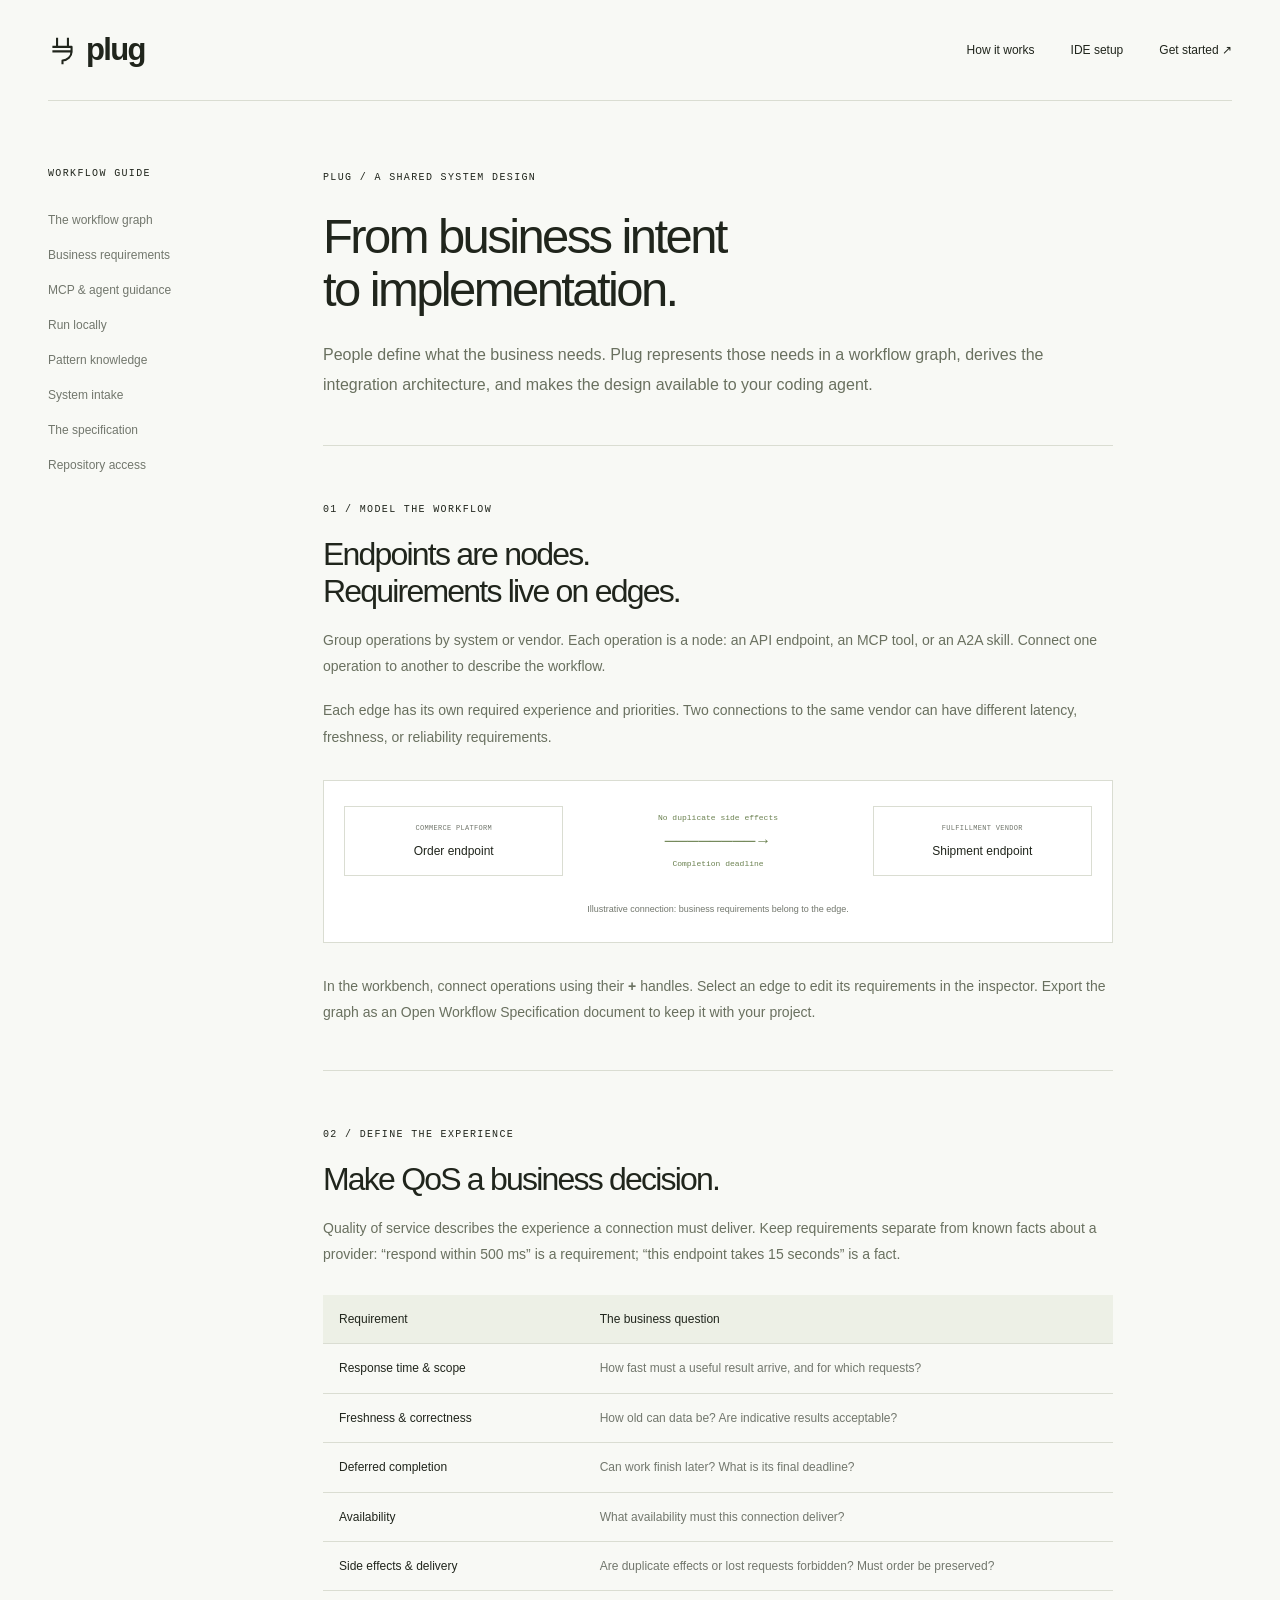
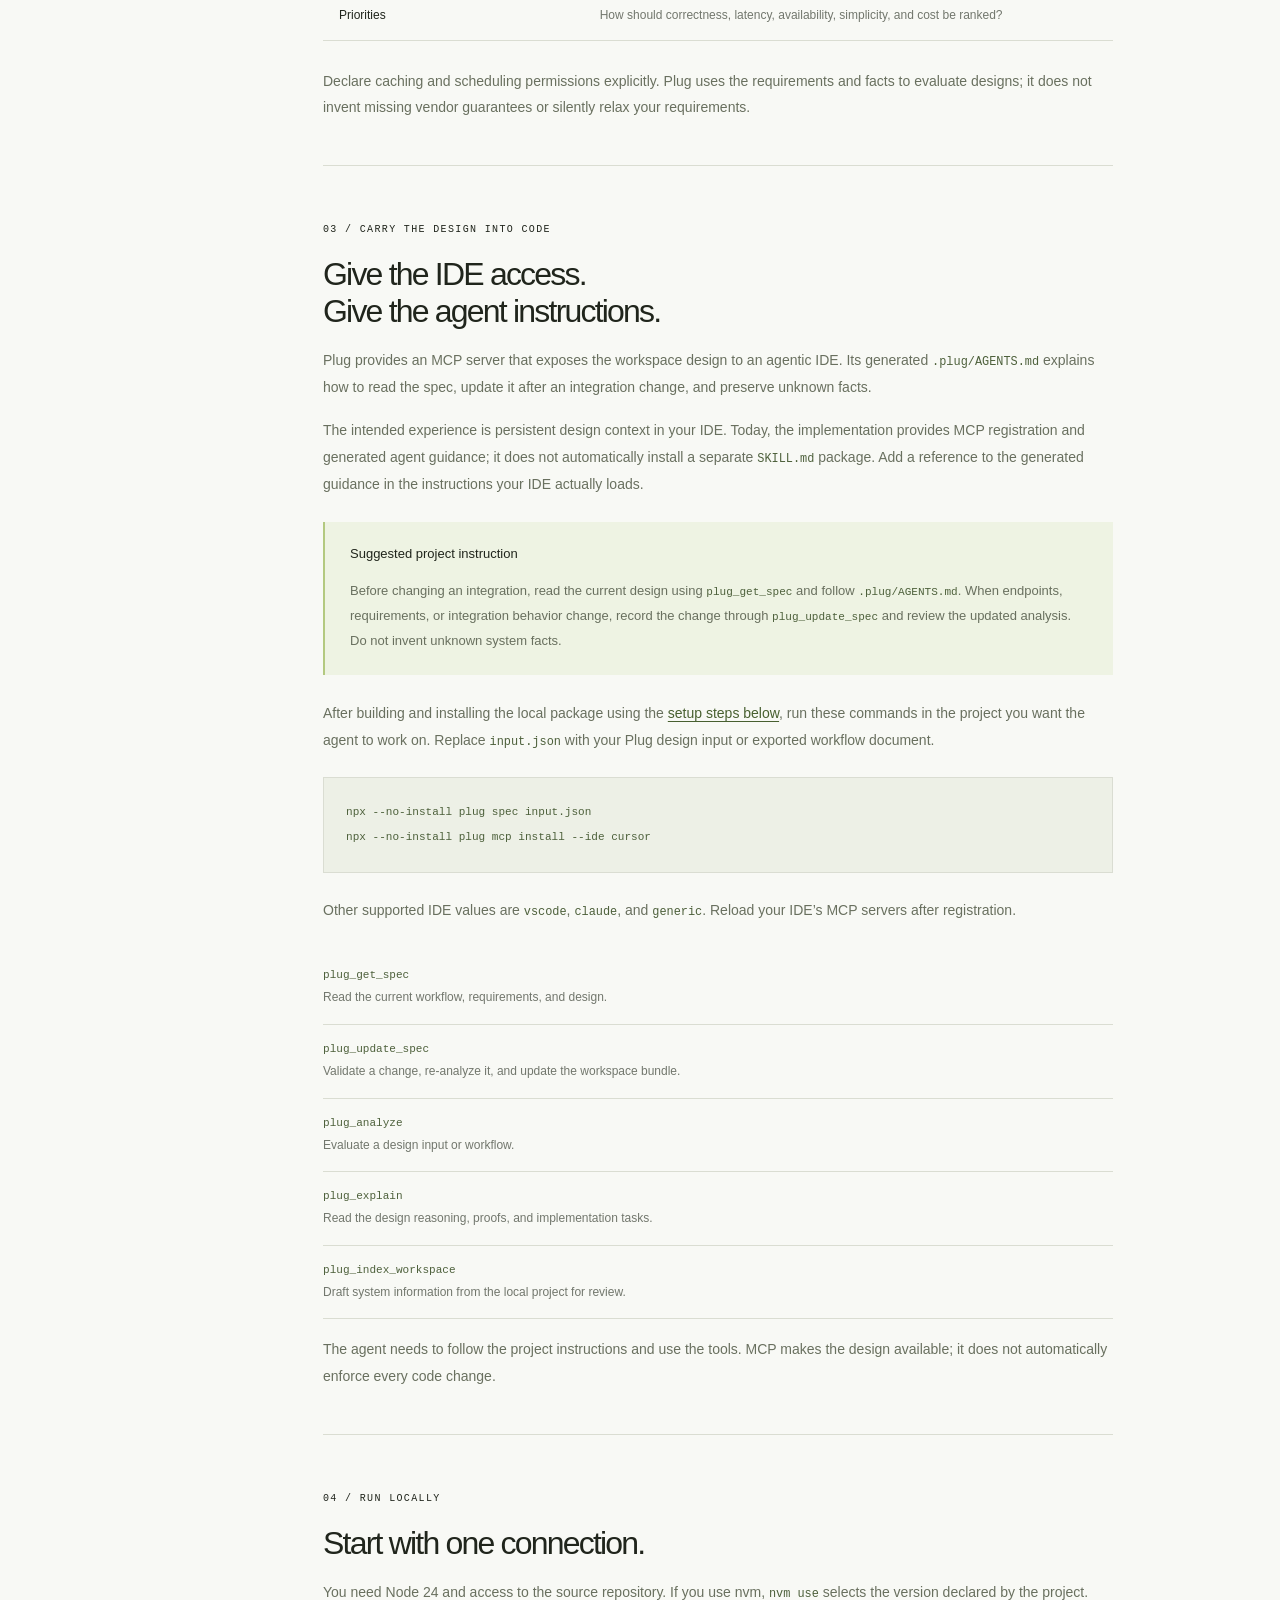
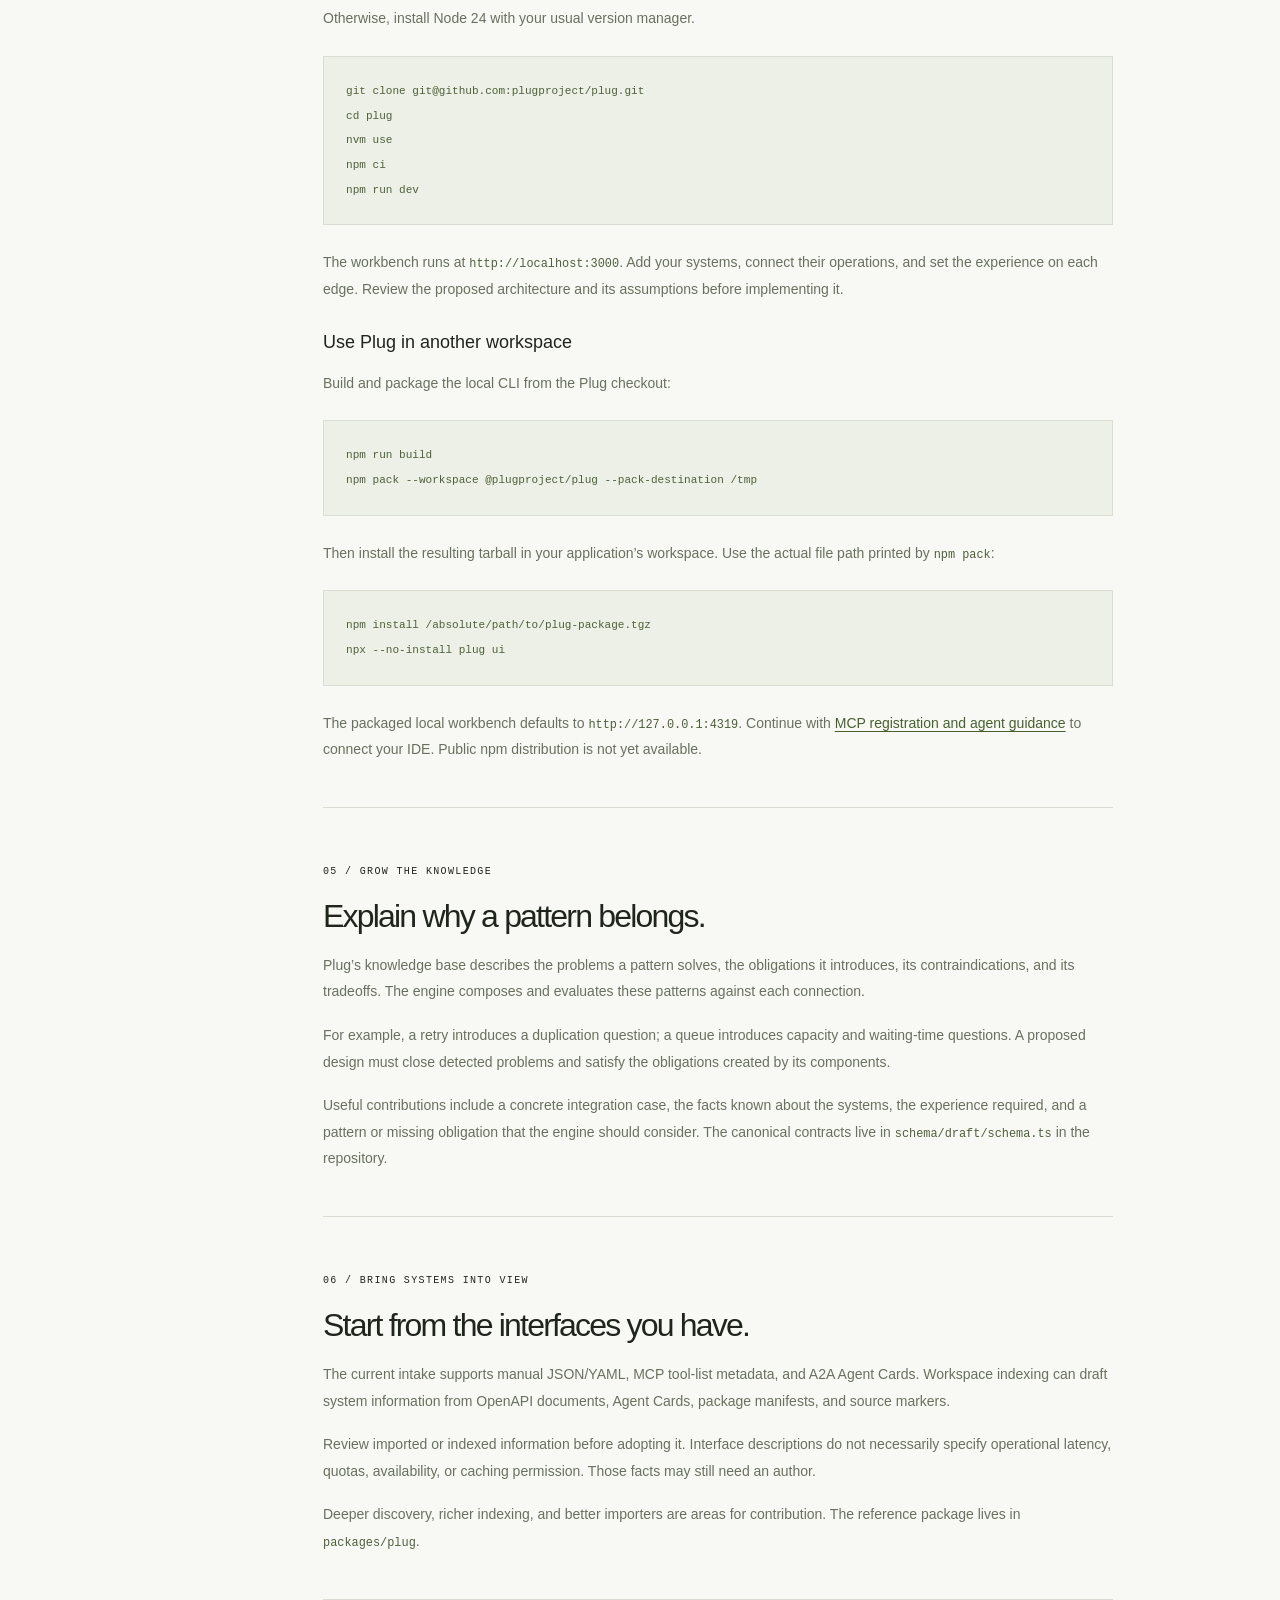
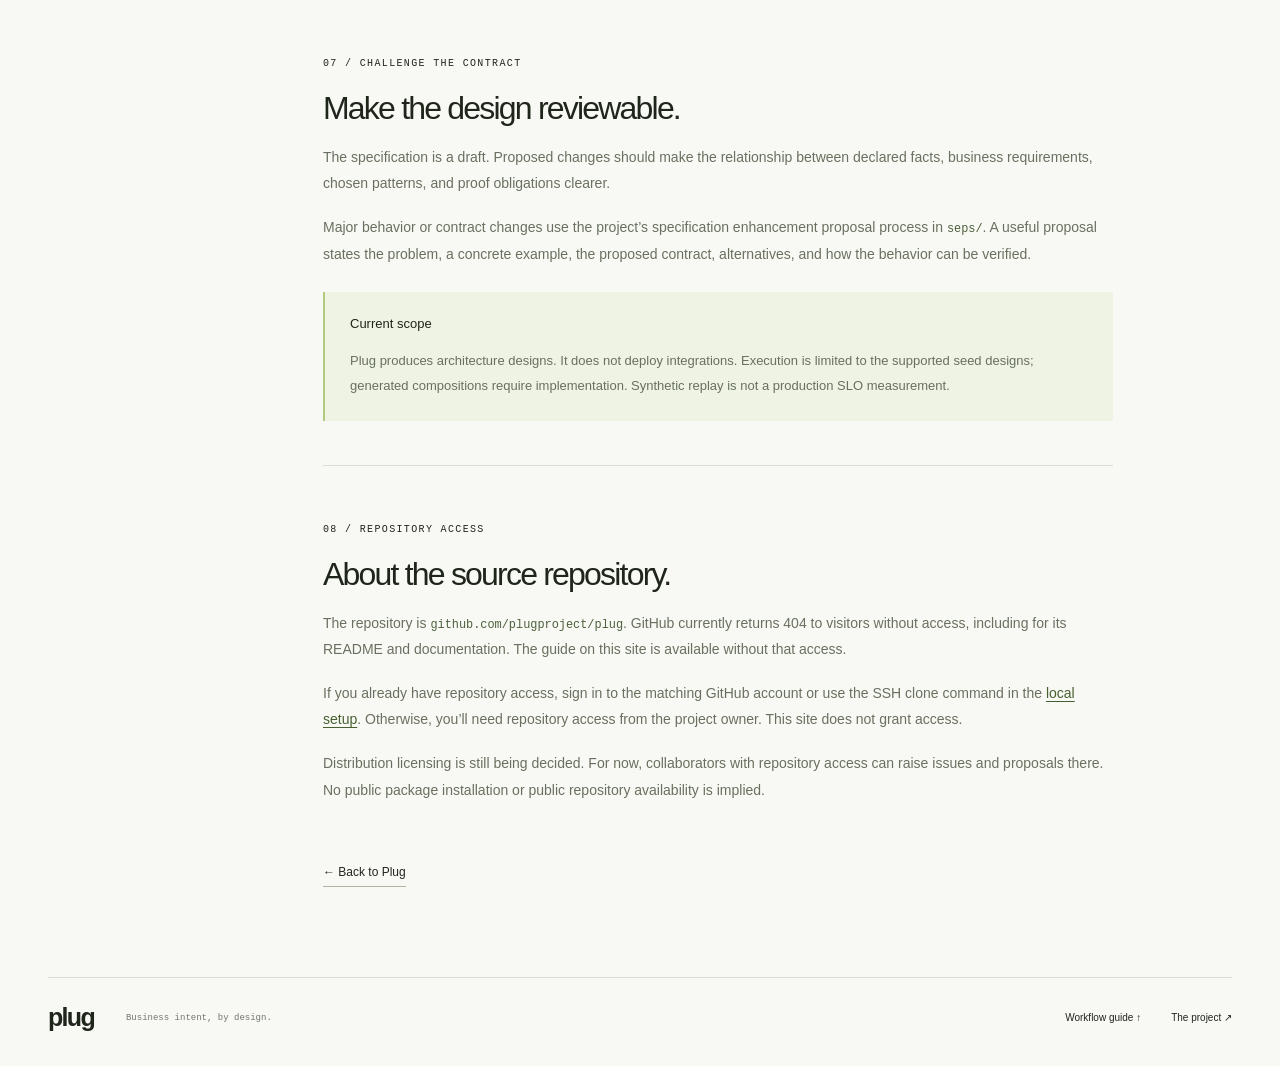
==== guide.html @ 5cc67b8e "Build Plug landing page with workflow slideshow and guide" ====
<!doctype html>
<html lang="en">
  <head>
    <meta charset="utf-8" />
    <meta name="viewport" content="width=device-width, initial-scale=1" />
    <meta name="theme-color" content="#f8f9f5" />
    <meta
      name="description"
      content="A guide to Plug workflow graphs, business requirements on connections, and MCP integration with your coding agent."
    />
    <title>Workflow guide — Plug</title>
    <link rel="icon" href="assets/favicon.svg" type="image/svg+xml" />
    <link rel="stylesheet" href="styles.css" />
  </head>
  <body>
    <a class="skip-link" href="#main">Skip to content</a>
    <header class="site-header wrap">
      <a class="brand" href="index.html" aria-label="Plug home"
        ><svg viewBox="0 0 32 32" aria-hidden="true">
          <path d="M10 3v9M22 3v9M6 12h20v5a10 10 0 0 1-10 10v3M6 17h20" /></svg
        ><span>plug</span></a
      >
      <nav aria-label="Main navigation">
        <a href="index.html#how-it-works">How it works</a
        ><a href="#ide">IDE setup</a><a href="#quickstart">Get started ↗</a>
      </nav>
    </header>
    <main id="main" class="wrap guide-layout">
      <aside class="guide-sidebar">
        <nav aria-label="Guide contents">
          <span class="eyebrow">WORKFLOW GUIDE</span
          ><a href="#workflow">The workflow graph</a
          ><a href="#requirements">Business requirements</a
          ><a href="#ide">MCP &amp; agent guidance</a
          ><a href="#quickstart">Run locally</a
          ><a href="#patterns">Pattern knowledge</a
          ><a href="#intake">System intake</a
          ><a href="#specification">The specification</a
          ><a href="#source">Repository access</a>
        </nav>
      </aside>
      <article class="guide-content">
        <div class="guide-heading">
          <span class="eyebrow">PLUG / A SHARED SYSTEM DESIGN</span>
          <h1>From business intent<br />to implementation.</h1>
          <p>
            People define what the business needs. Plug represents those needs
            in a workflow graph, derives the integration architecture, and makes
            the design available to your coding agent.
          </p>
        </div>
        <section id="workflow">
          <span class="eyebrow">01 / MODEL THE WORKFLOW</span>
          <h2>Endpoints are nodes.<br />Requirements live on edges.</h2>
          <p>
            Group operations by system or vendor. Each operation is a node: an
            API endpoint, an MCP tool, or an A2A skill. Connect one operation to
            another to describe the workflow.
          </p>
          <p>
            Each edge has its own required experience and priorities. Two
            connections to the same vendor can have different latency,
            freshness, or reliability requirements.
          </p>
          <figure class="guide-graph">
            <div class="guide-graph-node">
              <span class="mono">COMMERCE PLATFORM</span
              ><strong>Order endpoint</strong>
            </div>
            <div class="guide-graph-edge">
              <span class="mono">No duplicate side effects</span
              ><span aria-hidden="true">────────→</span
              ><span class="mono">Completion deadline</span>
            </div>
            <div class="guide-graph-node">
              <span class="mono">FULFILLMENT VENDOR</span
              ><strong>Shipment endpoint</strong>
            </div>
            <figcaption>
              Illustrative connection: business requirements belong to the edge.
            </figcaption>
          </figure>
          <p>
            In the workbench, connect operations using their
            <strong>+</strong> handles. Select an edge to edit its requirements
            in the inspector. Export the graph as an Open Workflow Specification
            document to keep it with your project.
          </p>
        </section>
        <section id="requirements">
          <span class="eyebrow">02 / DEFINE THE EXPERIENCE</span>
          <h2>Make QoS a business decision.</h2>
          <p>
            Quality of service describes the experience a connection must
            deliver. Keep requirements separate from known facts about a
            provider: “respond within 500 ms” is a requirement; “this endpoint
            takes 15 seconds” is a fact.
          </p>
          <div class="guide-table-wrap">
            <table>
              <thead>
                <tr>
                  <th>Requirement</th>
                  <th>The business question</th>
                </tr>
              </thead>
              <tbody>
                <tr>
                  <td>Response time &amp; scope</td>
                  <td>
                    How fast must a useful result arrive, and for which
                    requests?
                  </td>
                </tr>
                <tr>
                  <td>Freshness &amp; correctness</td>
                  <td>
                    How old can data be? Are indicative results acceptable?
                  </td>
                </tr>
                <tr>
                  <td>Deferred completion</td>
                  <td>Can work finish later? What is its final deadline?</td>
                </tr>
                <tr>
                  <td>Availability</td>
                  <td>What availability must this connection deliver?</td>
                </tr>
                <tr>
                  <td>Side effects &amp; delivery</td>
                  <td>
                    Are duplicate effects or lost requests forbidden? Must order
                    be preserved?
                  </td>
                </tr>
                <tr>
                  <td>Priorities</td>
                  <td>
                    How should correctness, latency, availability, simplicity,
                    and cost be ranked?
                  </td>
                </tr>
              </tbody>
            </table>
          </div>
          <p>
            Declare caching and scheduling permissions explicitly. Plug uses the
            requirements and facts to evaluate designs; it does not invent
            missing vendor guarantees or silently relax your requirements.
          </p>
        </section>
        <section id="ide">
          <span class="eyebrow">03 / CARRY THE DESIGN INTO CODE</span>
          <h2>Give the IDE access.<br />Give the agent instructions.</h2>
          <p>
            Plug provides an MCP server that exposes the workspace design to an
            agentic IDE. Its generated <code>.plug/AGENTS.md</code> explains how
            to read the spec, update it after an integration change, and
            preserve unknown facts.
          </p>
          <p>
            The intended experience is persistent design context in your IDE.
            Today, the implementation provides MCP registration and generated
            agent guidance; it does not automatically install a separate
            <code>SKILL.md</code> package. Add a reference to the generated
            guidance in the instructions your IDE actually loads.
          </p>
          <div class="guide-callout">
            <strong>Suggested project instruction</strong>
            <p>
              Before changing an integration, read the current design using
              <code>plug_get_spec</code> and follow
              <code>.plug/AGENTS.md</code>. When endpoints, requirements, or
              integration behavior change, record the change through
              <code>plug_update_spec</code> and review the updated analysis. Do
              not invent unknown system facts.
            </p>
          </div>
          <p>
            After building and installing the local package using the
            <a href="#quickstart">setup steps below</a>, run these commands in
            the project you want the agent to work on. Replace
            <code>input.json</code> with your Plug design input or exported
            workflow document.
          </p>
          <pre><code>npx --no-install plug spec input.json
npx --no-install plug mcp install --ide cursor</code></pre>
          <p>
            Other supported IDE values are <code>vscode</code>,
            <code>claude</code>, and <code>generic</code>. Reload your IDE’s MCP
            servers after registration.
          </p>
          <dl class="tool-list">
            <div>
              <dt><code>plug_get_spec</code></dt>
              <dd>Read the current workflow, requirements, and design.</dd>
            </div>
            <div>
              <dt><code>plug_update_spec</code></dt>
              <dd>
                Validate a change, re-analyze it, and update the workspace
                bundle.
              </dd>
            </div>
            <div>
              <dt><code>plug_analyze</code></dt>
              <dd>Evaluate a design input or workflow.</dd>
            </div>
            <div>
              <dt><code>plug_explain</code></dt>
              <dd>
                Read the design reasoning, proofs, and implementation tasks.
              </dd>
            </div>
            <div>
              <dt><code>plug_index_workspace</code></dt>
              <dd>
                Draft system information from the local project for review.
              </dd>
            </div>
          </dl>
          <p>
            The agent needs to follow the project instructions and use the
            tools. MCP makes the design available; it does not automatically
            enforce every code change.
          </p>
        </section>
        <section id="quickstart">
          <span class="eyebrow">04 / RUN LOCALLY</span>
          <h2>Start with one connection.</h2>
          <p>
            You need Node 24 and access to the source repository. If you use
            nvm, <code>nvm use</code> selects the version declared by the
            project. Otherwise, install Node 24 with your usual version manager.
          </p>
          <pre><code>git clone git@github.com:plugproject/plug.git
cd plug
nvm use
npm ci
npm run dev</code></pre>
          <p>
            The workbench runs at <code>http://localhost:3000</code>. Add your
            systems, connect their operations, and set the experience on each
            edge. Review the proposed architecture and its assumptions before
            implementing it.
          </p>
          <h3>Use Plug in another workspace</h3>
          <p>Build and package the local CLI from the Plug checkout:</p>
          <pre><code>npm run build
npm pack --workspace @plugproject/plug --pack-destination /tmp</code></pre>
          <p>
            Then install the resulting tarball in your application’s workspace.
            Use the actual file path printed by <code>npm pack</code>:
          </p>
          <pre><code>npm install /absolute/path/to/plug-package.tgz
npx --no-install plug ui</code></pre>
          <p>
            The packaged local workbench defaults to
            <code>http://127.0.0.1:4319</code>. Continue with
            <a href="#ide">MCP registration and agent guidance</a> to connect
            your IDE. Public npm distribution is not yet available.
          </p>
        </section>
        <section id="patterns">
          <span class="eyebrow">05 / GROW THE KNOWLEDGE</span>
          <h2>Explain why a pattern belongs.</h2>
          <p>
            Plug’s knowledge base describes the problems a pattern solves, the
            obligations it introduces, its contraindications, and its tradeoffs.
            The engine composes and evaluates these patterns against each
            connection.
          </p>
          <p>
            For example, a retry introduces a duplication question; a queue
            introduces capacity and waiting-time questions. A proposed design
            must close detected problems and satisfy the obligations created by
            its components.
          </p>
          <p>
            Useful contributions include a concrete integration case, the facts
            known about the systems, the experience required, and a pattern or
            missing obligation that the engine should consider. The canonical
            contracts live in <code>schema/draft/schema.ts</code> in the
            repository.
          </p>
        </section>
        <section id="intake">
          <span class="eyebrow">06 / BRING SYSTEMS INTO VIEW</span>
          <h2>Start from the interfaces you have.</h2>
          <p>
            The current intake supports manual JSON/YAML, MCP tool-list
            metadata, and A2A Agent Cards. Workspace indexing can draft system
            information from OpenAPI documents, Agent Cards, package manifests,
            and source markers.
          </p>
          <p>
            Review imported or indexed information before adopting it. Interface
            descriptions do not necessarily specify operational latency, quotas,
            availability, or caching permission. Those facts may still need an
            author.
          </p>
          <p>
            Deeper discovery, richer indexing, and better importers are areas
            for contribution. The reference package lives in
            <code>packages/plug</code>.
          </p>
        </section>
        <section id="specification">
          <span class="eyebrow">07 / CHALLENGE THE CONTRACT</span>
          <h2>Make the design reviewable.</h2>
          <p>
            The specification is a draft. Proposed changes should make the
            relationship between declared facts, business requirements, chosen
            patterns, and proof obligations clearer.
          </p>
          <p>
            Major behavior or contract changes use the project’s specification
            enhancement proposal process in <code>seps/</code>. A useful
            proposal states the problem, a concrete example, the proposed
            contract, alternatives, and how the behavior can be verified.
          </p>
          <div class="guide-callout">
            <strong>Current scope</strong>
            <p>
              Plug produces architecture designs. It does not deploy
              integrations. Execution is limited to the supported seed designs;
              generated compositions require implementation. Synthetic replay is
              not a production SLO measurement.
            </p>
          </div>
        </section>
        <section id="source">
          <span class="eyebrow">08 / REPOSITORY ACCESS</span>
          <h2>About the source repository.</h2>
          <p>
            The repository is <code>github.com/plugproject/plug</code>. GitHub
            currently returns 404 to visitors without access, including for its
            README and documentation. The guide on this site is available
            without that access.
          </p>
          <p>
            If you already have repository access, sign in to the matching
            GitHub account or use the SSH clone command in the
            <a href="#quickstart">local setup</a>. Otherwise, you’ll need
            repository access from the project owner. This site does not grant
            access.
          </p>
          <p>
            Distribution licensing is still being decided. For now,
            collaborators with repository access can raise issues and proposals
            there. No public package installation or public repository
            availability is implied.
          </p>
        </section>
        <a class="text-link guide-back" href="index.html">← Back to Plug</a>
      </article>
    </main>
    <footer class="site-footer wrap">
      <a class="brand" href="index.html">plug</a
      ><span class="mono small muted">Business intent, by design.</span>
      <div>
        <a href="#workflow">Workflow guide ↑</a
        ><a href="index.html#build-with-us">The project ↗</a>
      </div>
    </footer>
  </body>
</html>
---- styles.css ----
:root {
  --bg: #f8f9f5;
  --paper: #fff;
  --ink: #20251c;
  --muted: #72776d;
  --line: #daddd2;
  --green: #d7ef83;
  --green-dark: #486030;
  --mono: "SFMono-Regular", Consolas, "Liberation Mono", monospace;
  --sans: Arial, Helvetica, sans-serif;
}
* {
  box-sizing: border-box;
}
html {
  scroll-behavior: smooth;
  scroll-padding-top: 36px;
}
body {
  margin: 0;
  background: var(--bg);
  color: var(--ink);
  font-family: var(--sans);
  -webkit-font-smoothing: antialiased;
}
a {
  color: inherit;
  text-decoration: none;
}
button {
  font: inherit;
}
a,
button {
  -webkit-tap-highlight-color: transparent;
}
button,
a {
  touch-action: manipulation;
}
button:focus-visible,
a:focus-visible,
[tabindex]:focus-visible {
  outline: 2px solid var(--green-dark);
  outline-offset: 5px;
}
::selection {
  background: var(--green);
}
.wrap {
  width: min(1184px, calc(100% - 96px));
  margin-inline: auto;
}
.mono,
.eyebrow {
  font-family: var(--mono);
}
.small {
  font-size: 11px;
}
.muted {
  color: var(--muted);
}
.eyebrow {
  font-size: 10px;
  line-height: 1.6;
  letter-spacing: 1.35px;
  font-weight: 400;
}
.status-dot {
  display: inline-block;
  width: 6px;
  height: 6px;
  border-radius: 50%;
  background: var(--green-dark);
  flex: none;
}
.site-header {
  height: 101px;
  display: flex;
  align-items: center;
  justify-content: space-between;
  border-bottom: 1px solid var(--line);
}
.brand {
  display: flex;
  align-items: center;
  gap: 9px;
  font-size: 31px;
  font-weight: 600;
  letter-spacing: -1.7px;
}
.brand svg {
  width: 29px;
  height: 29px;
  fill: none;
  stroke: currentColor;
  stroke-width: 2.3;
  stroke-linecap: square;
  stroke-linejoin: round;
}
.site-header nav {
  display: flex;
  gap: 36px;
  align-items: center;
  font-size: 12px;
}
.site-header nav a:hover,
.text-link:hover,
.site-footer a:hover {
  color: var(--green-dark);
}
.nav-source span {
  margin-left: 10px;
}
.hero {
  padding-top: 71px;
}
.hero .eyebrow {
  display: flex;
  align-items: center;
  gap: 9px;
}
h1,
h2,
h3,
p {
  margin: 0;
}
h1 {
  font-size: clamp(54px, 6.2vw, 83px);
  font-weight: 400;
  letter-spacing: -5px;
  line-height: 1.04;
  margin: 27px 0 29px;
}
h1 > span {
  color: var(--muted);
}
.hero-bottom {
  display: flex;
  justify-content: space-between;
  align-items: flex-end;
  gap: 30px;
}
.intro {
  font-size: 17px;
  line-height: 1.65;
  color: #5e6458;
  letter-spacing: -0.25px;
}
.hero-action {
  display: flex;
  flex-direction: column;
  gap: 15px;
  align-items: flex-end;
  padding-bottom: 3px;
}
.hero-action .small {
  font-size: 10px;
}
.button {
  display: inline-flex;
  align-items: center;
  justify-content: space-between;
  gap: 38px;
  padding: 16px 22px;
  min-height: 50px;
  font-size: 13px;
  transition:
    background 0.18s,
    transform 0.18s;
}
.button:hover {
  transform: translateY(-2px);
  background: #3b4632;
}
.button-dark {
  background: var(--ink);
  color: #fff;
}
.button span {
  font-size: 18px;
}
.architecture {
  margin-top: 49px;
  border: 1px solid var(--line);
  background: var(--paper);
}
.diagram-toolbar {
  display: flex;
  align-items: center;
  justify-content: space-between;
  padding: 16px 22px;
  border-bottom: 1px solid var(--line);
}
.diagram-toolbar h2 {
  font-weight: 400;
}
.diagram-caption {
  font-size: 9px;
  color: var(--muted);
  letter-spacing: 0.6px;
}
.scenario-tabs {
  display: flex;
  border-bottom: 1px solid var(--line);
}
.scenario-tabs button {
  background: transparent;
  border: 0;
  border-right: 1px solid var(--line);
  padding: 15px 23px;
  font-size: 11px;
  cursor: pointer;
  color: #62685c;
  position: relative;
}
.scenario-tabs button[aria-selected="true"] {
  background: #eff4e4;
  color: var(--ink);
}
.scenario-tabs button[aria-selected="true"]:after {
  position: absolute;
  content: "";
  height: 2px;
  bottom: -1px;
  left: 0;
  right: 0;
  background: var(--green-dark);
}
.scenario-tabs button:hover {
  background: #f1f4eb;
}
.tab-index {
  font-family: var(--mono);
  margin-right: 14px;
  font-size: 9px;
  color: var(--muted);
}
.connection-canvas {
  display: grid;
  grid-template-columns: 1fr 0.54fr 1.27fr 0.54fr 1fr;
  align-items: center;
  padding: 39px 44px 34px;
  background-image: radial-gradient(#dfe2d8 0.7px, transparent 0.7px);
  background-size: 12px 12px;
  min-height: 237px;
}
.system-node {
  display: flex;
  flex-direction: column;
  align-items: center;
  justify-content: center;
  background: #fff;
  border: 1px solid #d8dcd1;
  padding: 16px 8px 18px;
  min-height: 151px;
  gap: 9px;
  text-align: center;
}
.node-icon {
  font-size: 23px;
  line-height: 25px;
  color: #6d7564;
  font-family: var(--mono);
}
.node-icon-api {
  font-size: 19px;
}
.node-kind {
  font-size: 8px;
  letter-spacing: 0.8px;
  color: var(--muted);
}
.system-node strong {
  font-size: 14px;
  font-weight: 500;
}
.system-node > span:last-child {
  font-size: 10px;
  color: var(--muted);
}
.connector {
  position: relative;
  align-self: stretch;
  display: flex;
  flex-direction: column;
  justify-content: center;
  text-align: center;
  margin-top: 21px;
}
.connector > span {
  font-family: var(--mono);
  font-size: 8px;
  color: var(--muted);
  margin-bottom: 11px;
}
.connector i {
  display: block;
  height: 1px;
  background: #a8b19d;
  position: relative;
}
.connector-in i:after,
.connector-out i:before {
  content: "";
  position: absolute;
  width: 5px;
  height: 5px;
  border-top: 1px solid #a8b19d;
  border-right: 1px solid #a8b19d;
  top: -2px;
}
.connector-in i:after {
  right: 0;
  transform: rotate(45deg);
}
.connector-out i:before {
  left: 0;
  transform: rotate(225deg);
}
.plug-node {
  background: var(--green);
  border: 1px solid #b6cf72;
  padding: 21px 12px 17px;
  display: flex;
  flex-direction: column;
  align-items: center;
  gap: 13px;
  text-align: center;
  box-shadow: 0 4px 0 #d8dfcd;
  min-height: 162px;
}
.plug-node .node-kind {
  color: #465f2a;
  font-size: 8px;
}
.plug-node > strong {
  font-size: 17px;
  letter-spacing: -0.4px;
  font-weight: 500;
}
.pattern-line {
  display: flex;
  align-items: center;
  gap: 11px;
  font-size: 10px;
  color: #5d713f;
}
.mini-node {
  background: #f5f9e9;
  border: 1px solid #b6c88e;
  padding: 6px 12px;
  color: #425132;
  font-family: var(--mono);
  font-size: 9px;
}
.pattern-detail {
  font-family: var(--mono);
  font-size: 8px;
  color: #526635;
}
.diagram-reason {
  padding: 19px 23px;
  display: flex;
  gap: 13px;
  border-top: 1px solid var(--line);
  align-items: flex-start;
  background: #fcfdf9;
  min-height: 89px;
}
.reason-mark {
  color: var(--green-dark);
  font-size: 22px;
  line-height: 24px;
}
.diagram-reason strong {
  font-size: 12px;
  font-weight: 500;
}
.diagram-reason p {
  font-size: 11px;
  color: var(--muted);
  line-height: 1.65;
  max-width: 690px;
  margin-top: 5px;
}
.example-label {
  font-size: 8px;
  white-space: nowrap;
  margin-left: auto;
  color: var(--muted);
  padding-top: 4px;
}
.diagram-footnote {
  display: flex;
  align-items: center;
  gap: 8px;
  padding: 11px 23px;
  font-size: 9px;
  color: var(--muted);
  border-top: 1px solid var(--line);
}
.diagram-footnote .status-dot {
  width: 4px;
  height: 4px;
  background: #929b85;
}
.hero-facts {
  display: flex;
  justify-content: space-between;
  padding: 22px 0 0;
  font-size: 9px;
  color: #727a68;
}
.hero-facts span:before {
  content: "+";
  margin-right: 10px;
  color: var(--green-dark);
}
.section-space {
  padding-block: 102px;
}
.section-heading > .eyebrow {
  display: block;
  margin-bottom: 27px;
}
h2 {
  font-size: clamp(31px, 3.1vw, 42px);
  font-weight: 400;
  line-height: 1.16;
  letter-spacing: -1.8px;
}
h3 {
  font-weight: 500;
}
.problem-section {
  padding-top: 109px;
}
.problem-grid {
  display: grid;
  grid-template-columns: repeat(3, 1fr);
  margin-top: 46px;
  gap: 46px;
}
.problem-grid article + article {
  border-left: 1px solid var(--line);
  padding-left: 30px;
}
.problem-symbol {
  display: block;
  font-size: 30px;
  line-height: 34px;
  margin-bottom: 20px;
  font-family: var(--mono);
  font-weight: 300;
}
.problem-grid h3 {
  font-size: 16px;
  margin-bottom: 12px;
  letter-spacing: -0.35px;
}
.problem-grid p {
  font-size: 13px;
  line-height: 1.8;
  color: var(--muted);
  max-width: 270px;
}
.section-note {
  font-size: 13px;
  margin-top: 47px;
  padding-top: 24px;
  border-top: 1px solid var(--line);
  color: var(--muted);
}
.section-note strong {
  font-weight: 400;
  color: var(--ink);
}
.how-section {
  background: #edf0e6;
  border-top: 1px solid #e0e4d7;
  border-bottom: 1px solid #e0e4d7;
}
.split-heading {
  display: flex;
  justify-content: space-between;
  gap: 50px;
  align-items: flex-end;
}
.split-heading > p {
  max-width: 338px;
  font-size: 14px;
  line-height: 1.8;
  color: #69705f;
}
.derivation-diagram {
  display: grid;
  grid-template-columns: repeat(4, 1fr);
  list-style: none;
  margin: 46px 0 0;
  padding: 0;
  border: 1px solid #cdd5c1;
}
.derivation-diagram li {
  padding: 27px 24px;
  position: relative;
  display: flex;
  flex-direction: column;
  background: rgba(255, 255, 255, 0.36);
}
.derivation-diagram li + li {
  border-left: 1px solid #cdd5c1;
}
.derivation-diagram li:not(:last-child):after {
  content: "→";
  position: absolute;
  right: -12px;
  top: 49%;
  width: 23px;
  height: 23px;
  background: #edf0e6;
  border: 1px solid #cdd5c1;
  border-radius: 50%;
  text-align: center;
  font-size: 13px;
  line-height: 21px;
  z-index: 1;
  color: #6a7858;
}
.step-label {
  font-size: 8px;
  letter-spacing: 0.7px;
  color: #748066;
}
.derivation-diagram h3 {
  font-size: 17px;
  margin: 24px 0 12px;
  letter-spacing: -0.4px;
}
.derivation-diagram p {
  font-size: 12px;
  line-height: 1.85;
  color: #707765;
  flex: 1;
}
.step-tag {
  display: block;
  margin-top: 26px;
  padding-top: 17px;
  border-top: 1px solid #d4dccb;
  font-size: 8px;
  color: #5f6e50;
  line-height: 1.5;
}
.engine-bottom {
  display: flex;
  justify-content: space-between;
  gap: 35px;
  margin-top: 28px;
  align-items: center;
}
.engine-bottom p {
  font-size: 11px;
  line-height: 1.8;
  color: #727b66;
  max-width: 540px;
}
.text-link {
  font-size: 12px;
  display: inline-flex;
  gap: 16px;
  align-items: center;
  border-bottom: 1px solid #aeb6a3;
  padding-bottom: 7px;
}
.engine-bottom .text-link {
  white-space: nowrap;
  font-size: 11px;
}
.agent-section {
  display: grid;
  grid-template-columns: 1fr 1fr;
  gap: 80px;
  align-items: center;
  border-bottom: 1px solid var(--line);
  padding-block: 111px;
}
.agent-copy h2,
.start-copy h2 {
  margin: 25px 0;
}
.agent-copy p,
.start-copy p {
  font-size: 14px;
  color: var(--muted);
  line-height: 1.8;
  max-width: 365px;
  margin-bottom: 15px;
}
.agent-copy .text-link {
  margin-top: 12px;
}
.agent-artifact {
  border: 1px solid var(--line);
  background: #fff;
}
.artifact-bar {
  padding: 17px 20px;
  border-bottom: 1px solid var(--line);
  font-size: 9px;
  display: flex;
  justify-content: space-between;
  color: var(--muted);
}
.artifact-bar > span:first-child {
  display: flex;
  align-items: center;
  gap: 8px;
}
.file-tree {
  padding: 25px 24px;
  font-size: 12px;
  line-height: 2.8;
}
.file-tree div {
  display: flex;
  gap: 8px;
  white-space: nowrap;
}
.file-tree div > span {
  color: #b0b7a6;
}
.file-tree em {
  font-size: 9px;
  margin-left: auto;
  font-style: normal;
  color: #87907c;
}
.agent-loop {
  display: flex;
  align-items: center;
  justify-content: space-between;
  gap: 10px;
  margin: 2px 24px 0;
}
.agent-loop > span:not(.loop-arrow) {
  padding: 10px 12px;
  border: 1px solid var(--line);
  font-family: var(--mono);
  font-size: 10px;
  background: #f8faf4;
}
.agent-loop > span:first-child {
  background: #edf5d7;
  border-color: #c7d7ab;
}
.loop-arrow {
  color: #7a8867;
  font-size: 18px;
}
.artifact-note {
  font-family: var(--mono);
  font-size: 9px;
  color: var(--muted);
  text-align: center;
  padding: 18px 10px 24px;
}
.agent-compat {
  border-top: 1px solid var(--line);
  padding: 14px 20px;
  text-align: center;
  font-size: 8px;
  letter-spacing: 0.2px;
  color: var(--muted);
}
.start-section {
  display: grid;
  grid-template-columns: 1fr 1fr;
  gap: 80px;
  align-items: center;
}
.start-copy .text-link {
  margin-top: 14px;
}
.quickstart {
  background: #eef0e8;
  border: 1px solid var(--line);
}
.terminal-header {
  padding: 15px 20px;
  border-bottom: 1px solid var(--line);
  font-size: 9px;
  color: var(--muted);
  display: flex;
  align-items: center;
  justify-content: space-between;
  gap: 15px;
}
.terminal-header button {
  border: 0;
  background: transparent;
  font-family: var(--mono);
  font-size: 10px;
  padding: 6px 0 6px 12px;
  cursor: pointer;
  color: #455337;
  min-width: 60px;
  text-align: right;
}
.terminal-header button:hover {
  color: #151e0c;
}
.terminal-header button span {
  margin-left: 8px;
}
.quickstart pre {
  padding: 23px 22px;
  margin: 0;
  overflow-x: auto;
  line-height: 2.15;
  font-size: 11px;
  white-space: pre;
  tab-size: 2;
}
.quickstart code {
  font-family: var(--mono);
}
.terminal-footer {
  display: flex;
  align-items: center;
  gap: 8px;
  padding: 12px 22px;
  font-size: 9px;
  color: #6e785f;
  border-top: 1px solid var(--line);
}
.terminal-footer code {
  font-size: 9px;
}
.setup-note {
  padding: 15px 22px;
  background: var(--bg);
  border-top: 1px solid var(--line);
  font-size: 10px;
  line-height: 1.6;
  color: var(--muted);
}
.project-section {
  border-top: 1px solid var(--line);
}
.project-section .split-heading h2 {
  font-size: 35px;
  max-width: 620px;
}
.project-section .split-heading > p {
  font-size: 12px;
}
.project-section .section-heading {
  margin-bottom: 39px;
}
.project-row {
  display: grid;
  grid-template-columns: 35px 1.05fr 1fr 20px;
  gap: 22px;
  align-items: center;
  border-top: 1px solid var(--line);
  padding: 27px 4px;
  transition: background 0.15s;
}
.project-row:hover {
  background: #edf2e5;
}
.project-row > .mono {
  font-size: 10px;
}
.project-row h3 {
  font-size: 15px;
  letter-spacing: -0.3px;
}
.project-row p {
  font-size: 12px;
  color: var(--muted);
}
.project-row > span:last-child {
  text-align: right;
}
.project-status {
  display: flex;
  gap: 40px;
  padding: 25px 4px 0;
  border-top: 1px solid var(--line);
  align-items: flex-start;
}
.status-label {
  display: flex;
  gap: 8px;
  align-items: center;
  white-space: nowrap;
  font-size: 8px;
  padding-top: 5px;
  color: #637253;
}
.project-status p {
  font-size: 11px;
  line-height: 1.8;
  color: var(--muted);
  max-width: 800px;
}
.closing {
  background: var(--green);
  display: flex;
  align-items: center;
  justify-content: space-between;
  padding: 44px 48px;
  margin-bottom: 62px;
  gap: 35px;
}
.closing .eyebrow {
  font-size: 8px;
  color: #56633e;
}
.closing h2 {
  margin-top: 19px;
  font-size: 40px;
  letter-spacing: -1.8px;
}
.closing .button {
  flex: none;
}
.site-footer {
  display: flex;
  align-items: center;
  gap: 32px;
  padding: 25px 0 34px;
  border-top: 1px solid var(--line);
}
.site-footer .brand {
  font-size: 25px;
}
.site-footer .brand svg {
  width: 23px;
  height: 23px;
}
.site-footer .small {
  font-size: 9px;
}
.site-footer > div {
  display: flex;
  gap: 30px;
  margin-left: auto;
  font-size: 10px;
}
.skip-link {
  position: fixed;
  top: 10px;
  left: 10px;
  padding: 12px;
  background: var(--ink);
  color: white;
  z-index: 9;
  transform: translateY(-200%);
}
.skip-link:focus {
  transform: translateY(0);
}
.sr-only {
  position: absolute;
  width: 1px;
  height: 1px;
  padding: 0;
  margin: -1px;
  overflow: hidden;
  clip: rect(0, 0, 0, 0);
  white-space: nowrap;
  border: 0;
}
@media (min-width: 1500px) {
  .hero {
    padding-top: 83px;
  }
  h1 {
    font-size: 88px;
  }
  .hero-bottom {
    margin-top: 35px;
  }
}
@media (max-width: 1000px) {
  .wrap {
    width: calc(100% - 64px);
  }
  h1 {
    font-size: 66px;
    letter-spacing: -4px;
  }
  .intro {
    font-size: 15px;
  }
  .desktop-break {
    display: none;
  }
  .intro {
    max-width: 450px;
  }
  .hero-action {
    flex: none;
  }
  .hero-action .small {
    font-size: 8px;
  }
  .connection-canvas {
    padding: 30px 23px;
  }
  .system-node strong {
    font-size: 12px;
  }
  .system-node > span:last-child {
    font-size: 9px;
  }
  .plug-node > strong {
    font-size: 15px;
  }
  .connector > span {
    font-size: 7px;
  }
  .diagram-reason p {
    max-width: 560px;
  }
  .example-label {
    display: none;
  }
  .problem-grid {
    gap: 25px;
  }
  .problem-grid article + article {
    padding-left: 24px;
  }
  .derivation-diagram li {
    padding: 24px 17px;
  }
  .derivation-diagram h3 {
    font-size: 15px;
  }
  .derivation-diagram p {
    font-size: 11px;
  }
  .step-tag {
    font-size: 7px;
  }
  .agent-section,
  .start-section {
    gap: 35px;
  }
  .file-tree {
    font-size: 10px;
    padding: 22px 16px;
  }
  .file-tree em {
    font-size: 8px;
  }
  .agent-loop {
    margin-inline: 16px;
    gap: 8px;
  }
  .agent-loop > span:not(.loop-arrow) {
    font-size: 8px;
    padding: 10px;
  }
  .quickstart pre {
    font-size: 9px;
    padding: 23px 17px;
  }
  .project-row {
    grid-template-columns: 25px 1fr 1fr 18px;
    gap: 17px;
  }
  .project-row h3 {
    font-size: 14px;
  }
  .project-row p {
    font-size: 11px;
  }
  .project-section .split-heading h2 {
    font-size: 31px;
  }
}
@media (max-width: 700px) {
  .wrap {
    width: calc(100% - 40px);
  }
  .site-header {
    height: 80px;
  }
  .brand {
    font-size: 28px;
  }
  .brand svg {
    width: 25px;
    height: 25px;
  }
  .site-header nav {
    gap: 20px;
    font-size: 11px;
  }
  .site-header nav a:nth-child(2) {
    display: none;
  }
  .hero {
    padding-top: 45px;
  }
  .eyebrow {
    font-size: 8px;
    letter-spacing: 0.8px;
  }
  h1 {
    font-size: clamp(39px, 8.5vw, 59px);
    letter-spacing: -2.7px;
    line-height: 1.08;
    margin-top: 23px;
  }
  .hero-bottom {
    display: block;
  }
  .intro {
    font-size: 15px;
    max-width: 420px;
  }
  .hero-action {
    align-items: flex-start;
    gap: 14px;
    margin-top: 25px;
  }
  .hero-action .small {
    font-size: 9px;
  }
  .button {
    padding: 14px 20px;
    font-size: 12px;
    min-height: 47px;
  }
  .architecture {
    margin-top: 34px;
  }
  .diagram-toolbar {
    padding: 15px;
  }
  .diagram-toolbar h2 {
    font-size: 10px;
  }
  .diagram-caption {
    font-size: 7px;
  }
  .scenario-tabs {
    display: grid;
    grid-template-columns: repeat(3, 1fr);
  }
  .scenario-tabs button {
    padding: 13px 7px;
    font-size: 9px;
    text-align: center;
    line-height: 1.6;
  }
  .scenario-tabs button:last-child {
    border-right: 0;
  }
  .tab-index {
    display: none;
  }
  .connection-canvas {
    grid-template-columns: 1fr;
    justify-items: center;
    padding: 27px 20px;
    min-height: 0;
  }
  .system-node {
    width: 100%;
    max-width: 290px;
    min-height: 112px;
    padding: 14px 8px;
    gap: 6px;
  }
  .node-icon {
    display: none;
  }
  .system-node strong {
    font-size: 14px;
  }
  .system-node > span:last-child {
    font-size: 10px;
  }
  .node-kind {
    font-size: 8px;
  }
  .plug-node {
    width: 100%;
    max-width: 290px;
    min-height: 151px;
    padding: 17px 15px;
    gap: 11px;
  }
  .plug-node > strong {
    font-size: 17px;
  }
  .connector {
    height: 42px;
    width: 1px;
    background: #b3bda7;
    align-self: auto;
    margin: 0;
    display: block;
    position: relative;
  }
  .connector i {
    display: none;
  }
  .connector > span {
    display: block;
    position: absolute;
    top: 15px;
    left: 12px;
    font-size: 8px;
    white-space: nowrap;
  }
  .connector:after {
    content: "";
    position: absolute;
    width: 5px;
    height: 5px;
    border-top: 1px solid #9ba98b;
    border-right: 1px solid #9ba98b;
    left: -2px;
  }
  .connector-in:after {
    bottom: 1px;
    transform: rotate(135deg);
  }
  .connector-out:after {
    top: 1px;
    transform: rotate(-45deg);
  }
  .diagram-reason {
    padding: 17px 15px;
    gap: 10px;
  }
  .diagram-reason strong {
    font-size: 11px;
    line-height: 1.6;
    display: block;
  }
  .diagram-reason p {
    font-size: 10px;
    line-height: 1.8;
    margin-top: 4px;
  }
  .diagram-footnote {
    padding: 11px 15px;
    font-size: 8px;
    line-height: 1.7;
    align-items: flex-start;
  }
  .diagram-footnote .status-dot {
    margin-top: 5px;
  }
  .hero-facts {
    display: flex;
    flex-direction: column;
    gap: 13px;
    font-size: 9px;
    padding-top: 22px;
  }
  .section-space {
    padding-block: 68px;
  }
  h2 {
    font-size: 34px;
    letter-spacing: -1.4px;
  }
  .problem-section {
    padding-top: 72px;
  }
  .section-heading > .eyebrow {
    margin-bottom: 20px;
  }
  .problem-grid {
    grid-template-columns: 1fr;
    margin-top: 31px;
    gap: 25px;
  }
  .problem-grid article {
    display: grid;
    grid-template-columns: 30px 1fr;
    column-gap: 18px;
  }
  .problem-grid article + article {
    border-left: 0;
    border-top: 1px solid var(--line);
    padding-left: 0;
    padding-top: 25px;
  }
  .problem-symbol {
    grid-row: 1/3;
    margin: 0;
    font-size: 25px;
  }
  .problem-grid h3 {
    font-size: 16px;
    margin-bottom: 7px;
  }
  .problem-grid p {
    max-width: 100%;
    font-size: 13px;
  }
  .section-note {
    margin-top: 30px;
    font-size: 12px;
    line-height: 1.9;
  }
  .split-heading {
    display: block;
  }
  .split-heading > p {
    margin-top: 20px;
    font-size: 13px;
    max-width: 100%;
  }
  .derivation-diagram {
    grid-template-columns: 1fr;
    margin-top: 30px;
  }
  .derivation-diagram li {
    padding: 25px;
  }
  .derivation-diagram li + li {
    border-left: 0;
    border-top: 1px solid #cdd5c1;
  }
  .derivation-diagram li:not(:last-child):after {
    top: auto;
    bottom: -12px;
    right: calc(50% - 12px);
    transform: rotate(90deg);
  }
  .derivation-diagram h3 {
    font-size: 18px;
    margin: 17px 0 10px;
  }
  .derivation-diagram p {
    font-size: 12px;
  }
  .step-label {
    font-size: 9px;
  }
  .step-tag {
    font-size: 8px;
    margin-top: 18px;
    padding-top: 13px;
  }
  .engine-bottom {
    display: block;
    margin-top: 24px;
  }
  .engine-bottom p {
    font-size: 12px;
  }
  .engine-bottom .text-link {
    margin-top: 23px;
  }
  .agent-section,
  .start-section {
    grid-template-columns: 1fr;
    gap: 33px;
  }
  .agent-copy h2,
  .start-copy h2 {
    margin: 20px 0;
  }
  .agent-copy p,
  .start-copy p {
    max-width: 100%;
    font-size: 13px;
  }
  .file-tree {
    font-size: 11px;
    padding: 24px 18px;
  }
  .file-tree em {
    font-size: 9px;
  }
  .agent-loop {
    margin-inline: 18px;
  }
  .agent-loop > span:not(.loop-arrow) {
    font-size: 9px;
  }
  .quickstart pre {
    font-size: clamp(8px, 2.5vw, 12px);
    padding: 22px 17px;
  }
  .project-section .split-heading h2 {
    font-size: 30px;
  }
  .project-section .split-heading > p {
    font-size: 12px;
  }
  .project-row {
    grid-template-columns: 22px 1fr 18px;
    gap: 10px;
    padding: 24px 0;
  }
  .project-row h3 {
    font-size: 14px;
  }
  .project-row p {
    grid-column: 2;
    line-height: 1.7;
    font-size: 11px;
  }
  .project-row > span:last-child {
    grid-column: 3;
    grid-row: 1/3;
  }
  .project-status {
    display: block;
    padding-top: 24px;
  }
  .project-status p {
    margin-top: 14px;
    font-size: 11px;
  }
  .closing {
    display: block;
    padding: 32px 26px;
    margin-bottom: 38px;
  }
  .closing h2 {
    font-size: 35px;
  }
  .closing .button {
    margin-top: 28px;
  }
  .site-footer {
    flex-wrap: wrap;
    gap: 20px;
    padding-top: 25px;
  }
  .site-footer > div {
    margin-left: 0;
    width: 100%;
    padding-top: 4px;
    gap: 25px;
  }
  .site-footer > .small {
    margin-left: auto;
  }
  .diagram-caption {
    display: none;
  }
}
@media (prefers-reduced-motion: reduce) {
  html {
    scroll-behavior: auto;
  }
  *,
  *:before,
  *:after {
    transition: none !important;
    animation: none !important;
  }
}

/* Business requirements and the workflow slideshow. */
.hero h1 {
  font-size: clamp(40px, 5.45vw, 73px);
  letter-spacing: -3.8px;
}
.hero .intro {
  max-width: 580px;
}
.slideshow-controls {
  display: flex;
  align-items: center;
  gap: 10px;
}
.slideshow-controls > span {
  font-size: 9px;
  color: var(--muted);
  margin-right: 8px;
}
.slideshow-controls button {
  border: 1px solid var(--line);
  background: transparent;
  min-height: 31px;
  min-width: 31px;
  cursor: pointer;
  font-size: 13px;
  color: var(--ink);
}
.slideshow-controls button:hover {
  background: #edf3e3;
}
.slideshow-controls #slideshow-toggle {
  padding: 6px 11px;
  font-family: var(--mono);
  font-size: 9px;
  min-width: 118px;
}
.scenario-tabs button {
  flex: 1;
  overflow: hidden;
}
.scenario-tabs button[aria-selected="true"]:after {
  display: none;
}
.tab-progress {
  position: absolute;
  height: 2px;
  bottom: 0;
  left: 0;
  width: 100%;
  background: var(--green-dark);
  transform: scaleX(0);
  transform-origin: left;
}
.architecture[data-playing="false"] [aria-selected="true"] {
  box-shadow: inset 0 -2px var(--green-dark);
}
.business-intent {
  display: flex;
  align-items: baseline;
  gap: 24px;
  padding: 20px 24px 0;
  background: #fff;
}
.business-intent > span {
  font-size: 8px;
  color: var(--muted);
  letter-spacing: 0.5px;
  white-space: nowrap;
}
.business-intent p {
  font-size: 13px;
  line-height: 1.7;
  min-height: 23px;
}
.connection-canvas {
  grid-template-columns: 1fr 0.35fr 1.35fr 0.35fr 1fr;
}
.edge-requirements {
  border-radius: 4px;
  box-shadow: none;
}
.edge-requirements .pattern-line {
  gap: 7px;
}
.edge-requirements .mini-node {
  font-size: 9px;
  padding: 7px 9px;
}
.system-node strong {
  font-family: var(--mono);
  font-size: 13px;
}
.connector-out i:before {
  left: auto;
  right: 0;
  transform: rotate(45deg);
}
.diagram-reason {
  min-height: 98px;
}
.diagram-reason p {
  max-width: 790px;
}
.diagram-footnote {
  justify-content: space-between;
  gap: 20px;
}
#playback-status {
  font-size: 8px;
  color: #7b846f;
  white-space: nowrap;
}
.closing h2 {
  font-size: 36px;
}

/* A self-contained guide keeps documentation accessible without GitHub access. */
.guide-layout {
  display: grid;
  grid-template-columns: 205px minmax(0, 1fr);
  gap: 70px;
  padding-block: 65px 90px;
}
.guide-sidebar nav {
  position: sticky;
  top: 35px;
  display: flex;
  flex-direction: column;
  gap: 17px;
}
.guide-sidebar .eyebrow {
  margin-bottom: 12px;
}
.guide-sidebar a {
  font-size: 12px;
  color: var(--muted);
  line-height: 1.5;
}
.guide-sidebar a:hover {
  color: var(--green-dark);
}
.guide-content {
  max-width: 790px;
  min-width: 0;
}
.guide-heading h1 {
  font-size: 49px;
  line-height: 1.08;
  letter-spacing: -2.6px;
  margin: 24px 0;
}
.guide-content p {
  font-size: 14px;
  line-height: 1.9;
  color: #69705f;
  margin: 17px 0;
}
.guide-heading > p {
  font-size: 16px;
}
.guide-content section {
  padding-top: 52px;
  margin-top: 44px;
  border-top: 1px solid var(--line);
  scroll-margin-top: 25px;
}
.guide-content h2 {
  margin-top: 18px;
  font-size: 32px;
}
.guide-content h3 {
  margin-top: 29px;
  font-size: 18px;
}
.guide-content p a {
  color: var(--green-dark);
  text-decoration: underline;
  text-underline-offset: 3px;
}
.guide-content code {
  font-family: var(--mono);
  font-size: 0.85em;
  overflow-wrap: anywhere;
  color: #4d603b;
}
.guide-content pre {
  background: #edf0e6;
  border: 1px solid var(--line);
  padding: 22px;
  margin: 24px 0;
  font-size: 13px;
  line-height: 1.9;
  overflow-x: auto;
}
.guide-content pre code {
  overflow-wrap: normal;
}
.guide-table-wrap {
  overflow-x: auto;
  margin: 27px 0;
}
.guide-content table {
  border-collapse: collapse;
  width: 100%;
  font-size: 12px;
  line-height: 1.7;
  text-align: left;
}
.guide-content th {
  font-weight: 500;
  background: #edf0e6;
}
.guide-content th,
.guide-content td {
  border-bottom: 1px solid var(--line);
  padding: 14px 16px;
  vertical-align: top;
}
.guide-content td:first-child {
  width: 33%;
}
.guide-content td:last-child {
  color: var(--muted);
}
.guide-callout {
  padding: 22px 25px;
  background: #eef3e3;
  border-left: 2px solid #b3c980;
  margin: 25px 0;
}
.guide-callout strong {
  font-size: 13px;
  font-weight: 500;
}
.guide-callout p {
  margin-bottom: 0;
  font-size: 13px;
}
.tool-list {
  margin-top: 28px;
}
.tool-list > div {
  padding-block: 15px;
  border-bottom: 1px solid var(--line);
}
.tool-list dt {
  font-size: 13px;
}
.tool-list dd {
  font-size: 12px;
  line-height: 1.8;
  color: var(--muted);
  margin: 6px 0 0;
}
.guide-graph {
  display: grid;
  grid-template-columns: 1fr 1.3fr 1fr;
  align-items: center;
  gap: 12px;
  margin: 30px 0;
  padding: 25px 20px;
  border: 1px solid var(--line);
  background: #fff;
}
.guide-graph-node {
  display: flex;
  flex-direction: column;
  gap: 12px;
  padding: 17px 12px;
  border: 1px solid var(--line);
  text-align: center;
}
.guide-graph-node span {
  font-size: 7px;
  letter-spacing: 0.3px;
  color: var(--muted);
}
.guide-graph-node strong {
  font-weight: 500;
  font-size: 12px;
}
.guide-graph-edge {
  display: flex;
  flex-direction: column;
  gap: 8px;
  align-items: center;
  color: #6b8150;
}
.guide-graph-edge .mono {
  font-size: 8px;
  text-align: center;
  line-height: 1.5;
}
.guide-graph figcaption {
  grid-column: 1 / -1;
  font-size: 9px;
  text-align: center;
  margin-top: 14px;
  color: var(--muted);
  line-height: 1.6;
}
.guide-back {
  margin-top: 45px;
}
@media (max-width: 1000px) {
  .hero h1 {
    font-size: 58px;
    letter-spacing: -3.2px;
  }
  .hero .intro {
    max-width: 480px;
  }
  .hero-action .small {
    font-size: 8px;
  }
  .business-intent {
    gap: 15px;
  }
  .business-intent p {
    font-size: 12px;
  }
  .edge-requirements .mini-node {
    font-size: 8px;
    padding-inline: 6px;
  }
  .guide-layout {
    grid-template-columns: 165px minmax(0, 1fr);
    gap: 35px;
  }
  .guide-heading h1 {
    font-size: 40px;
  }
}
@media (max-width: 700px) {
  .hero h1 {
    font-size: clamp(34px, 7.2vw, 49px);
    letter-spacing: -1.8px;
  }
  .hero .eyebrow {
    max-width: 310px;
    line-height: 1.8;
    font-size: 7px;
  }
  .hero .intro {
    font-size: 14px;
  }
  .diagram-toolbar {
    flex-wrap: wrap;
    gap: 14px;
    padding: 16px 15px;
  }
  .slideshow-controls {
    width: 100%;
  }
  .slideshow-controls > span {
    margin-right: auto;
  }
  .slideshow-controls button {
    min-height: 36px;
    min-width: 36px;
  }
  .slideshow-controls #slideshow-toggle {
    min-width: 125px;
  }
  .business-intent {
    display: block;
    padding: 20px 18px 0;
  }
  .business-intent p {
    font-size: 12px;
    margin-top: 8px;
    min-height: 42px;
  }
  .connection-canvas {
    grid-template-columns: 1fr;
  }
  .connector-out:after {
    top: auto;
    bottom: 1px;
    transform: rotate(135deg);
  }
  .edge-requirements .mini-node {
    font-size: 9px;
    padding-inline: 9px;
  }
  .diagram-reason {
    min-height: 157px;
  }
  .diagram-footnote {
    display: block;
  }
  #playback-status {
    display: block;
    margin-top: 7px;
    font-size: 7px;
  }
  .closing h2 {
    font-size: 30px;
  }
  .guide-layout {
    display: block;
    padding-top: 30px;
  }
  .guide-sidebar nav {
    position: static;
    flex-direction: row;
    flex-wrap: wrap;
    gap: 12px 20px;
    padding-bottom: 28px;
    margin-bottom: 30px;
    border-bottom: 1px solid var(--line);
  }
  .guide-sidebar .eyebrow {
    width: 100%;
    margin-bottom: 4px;
  }
  .guide-sidebar a {
    font-size: 11px;
  }
  .guide-heading h1 {
    font-size: 36px;
    letter-spacing: -1.8px;
  }
  .guide-heading > p {
    font-size: 14px;
  }
  .guide-content section {
    margin-top: 35px;
    padding-top: 34px;
  }
  .guide-content h2 {
    font-size: 28px;
  }
  .guide-content p {
    font-size: 13px;
  }
  .guide-content pre {
    font-size: 11px;
    padding: 16px;
  }
  .guide-content th,
  .guide-content td {
    padding: 12px 9px;
    font-size: 11px;
  }
  .guide-graph {
    grid-template-columns: 1fr;
    padding: 22px;
    gap: 18px;
  }
  .guide-graph-edge > span:not(.mono) {
    transform: rotate(90deg);
    width: 30px;
    overflow: hidden;
    font-size: 18px;
  }
  .guide-graph-node {
    padding: 20px;
  }
  .guide-graph-node span {
    font-size: 8px;
  }
  .guide-graph-edge .mono {
    font-size: 9px;
  }
}
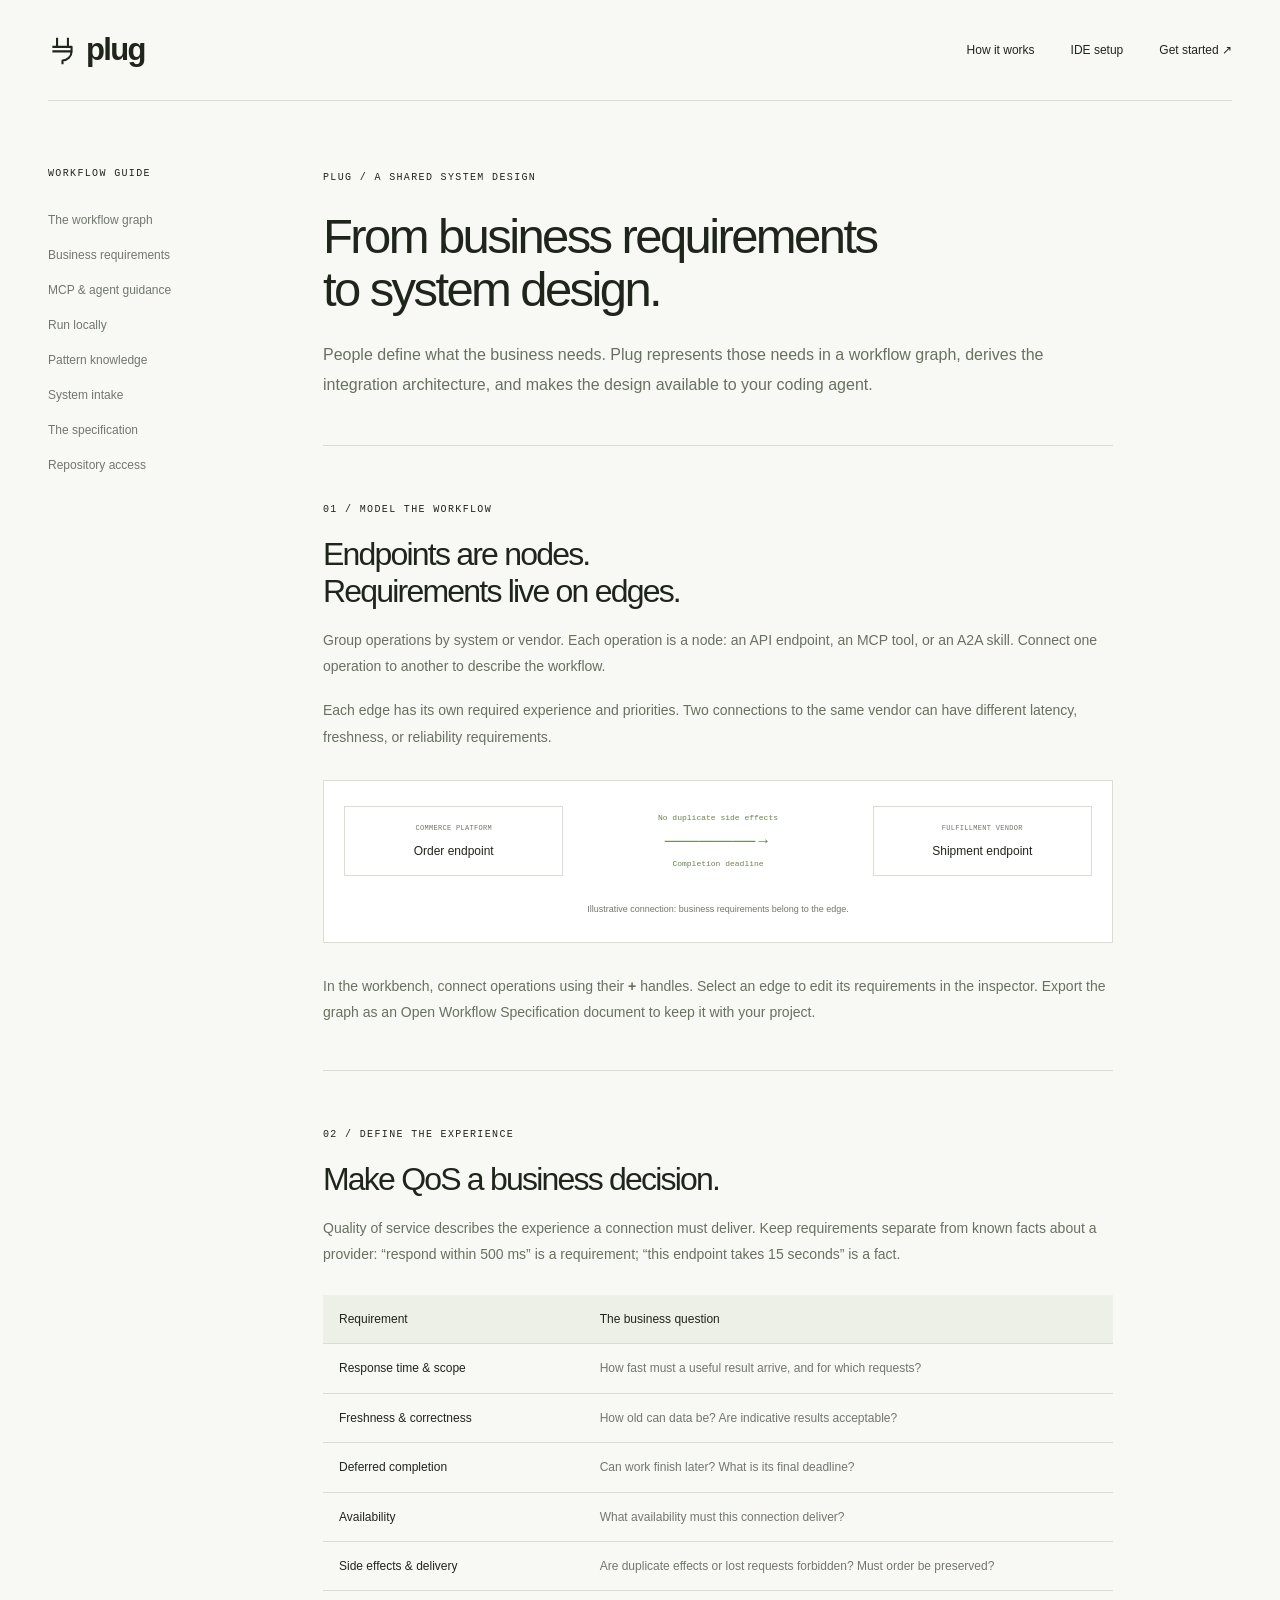
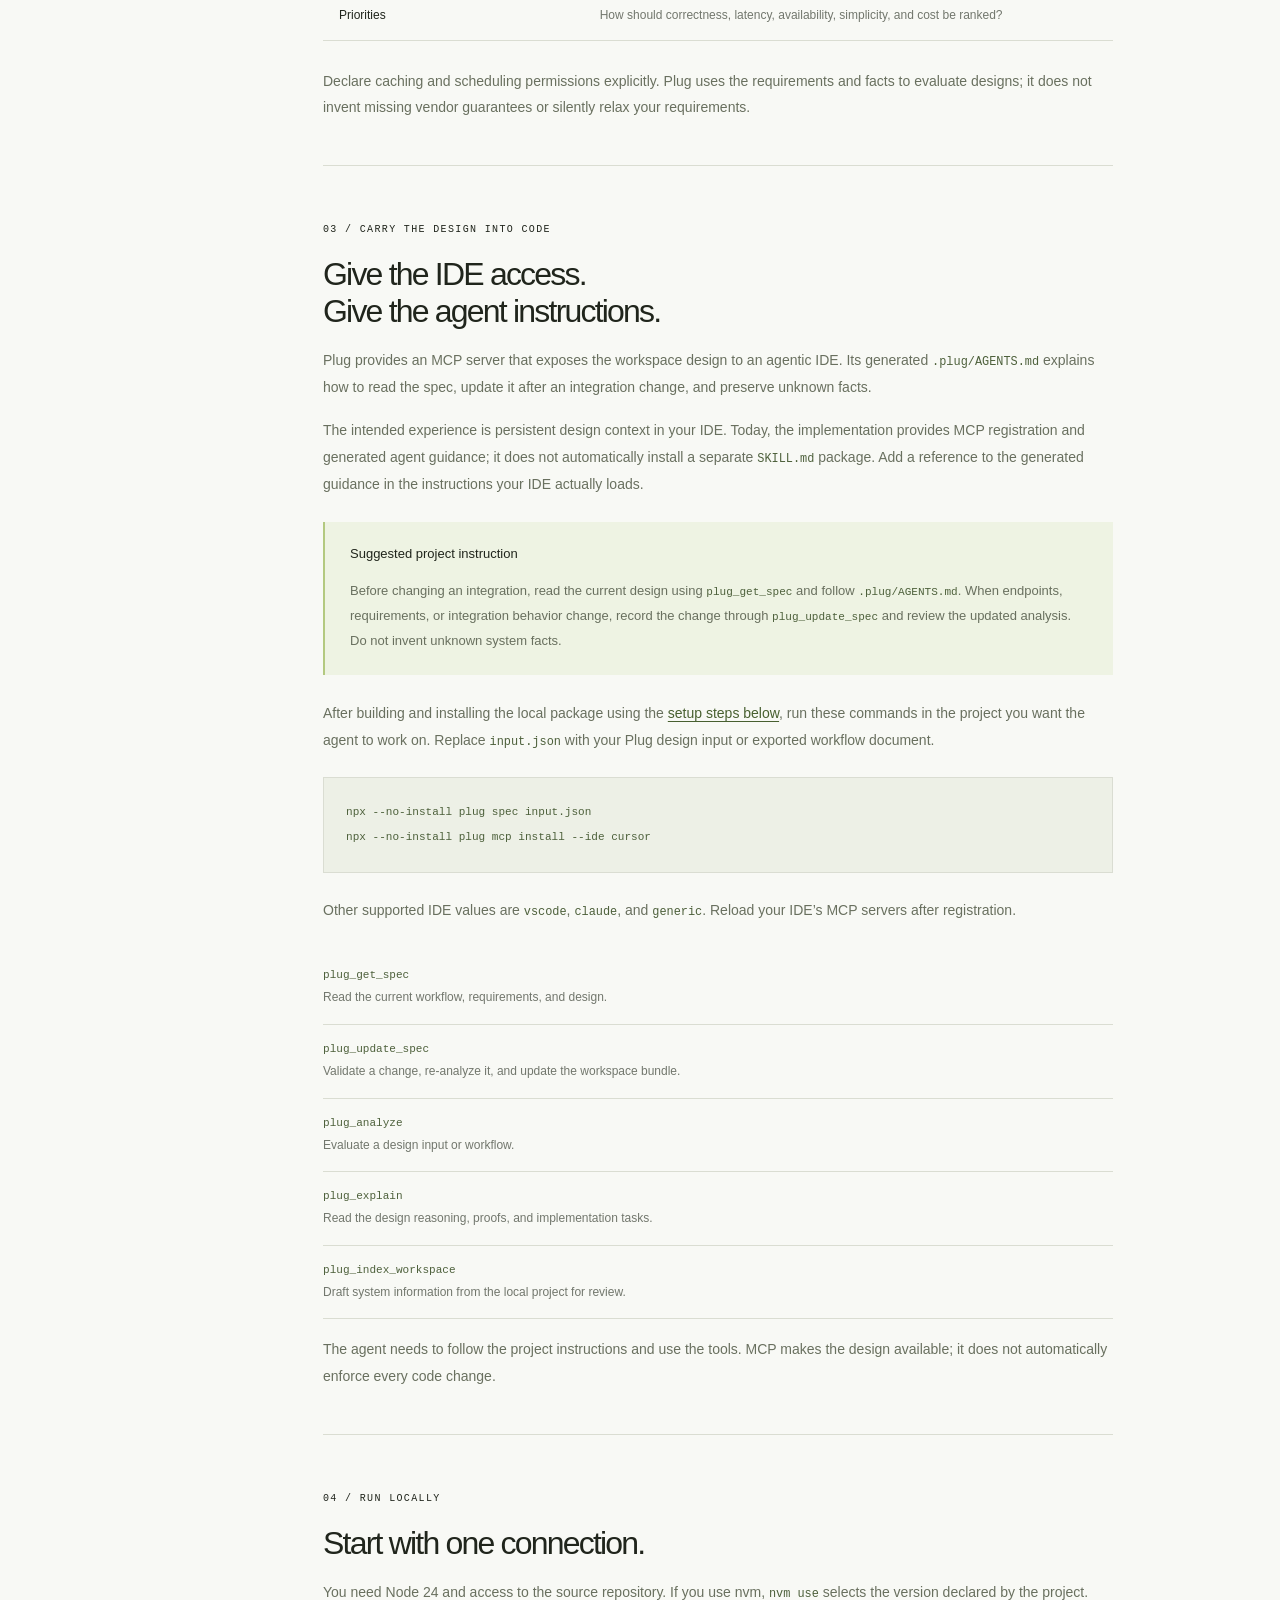
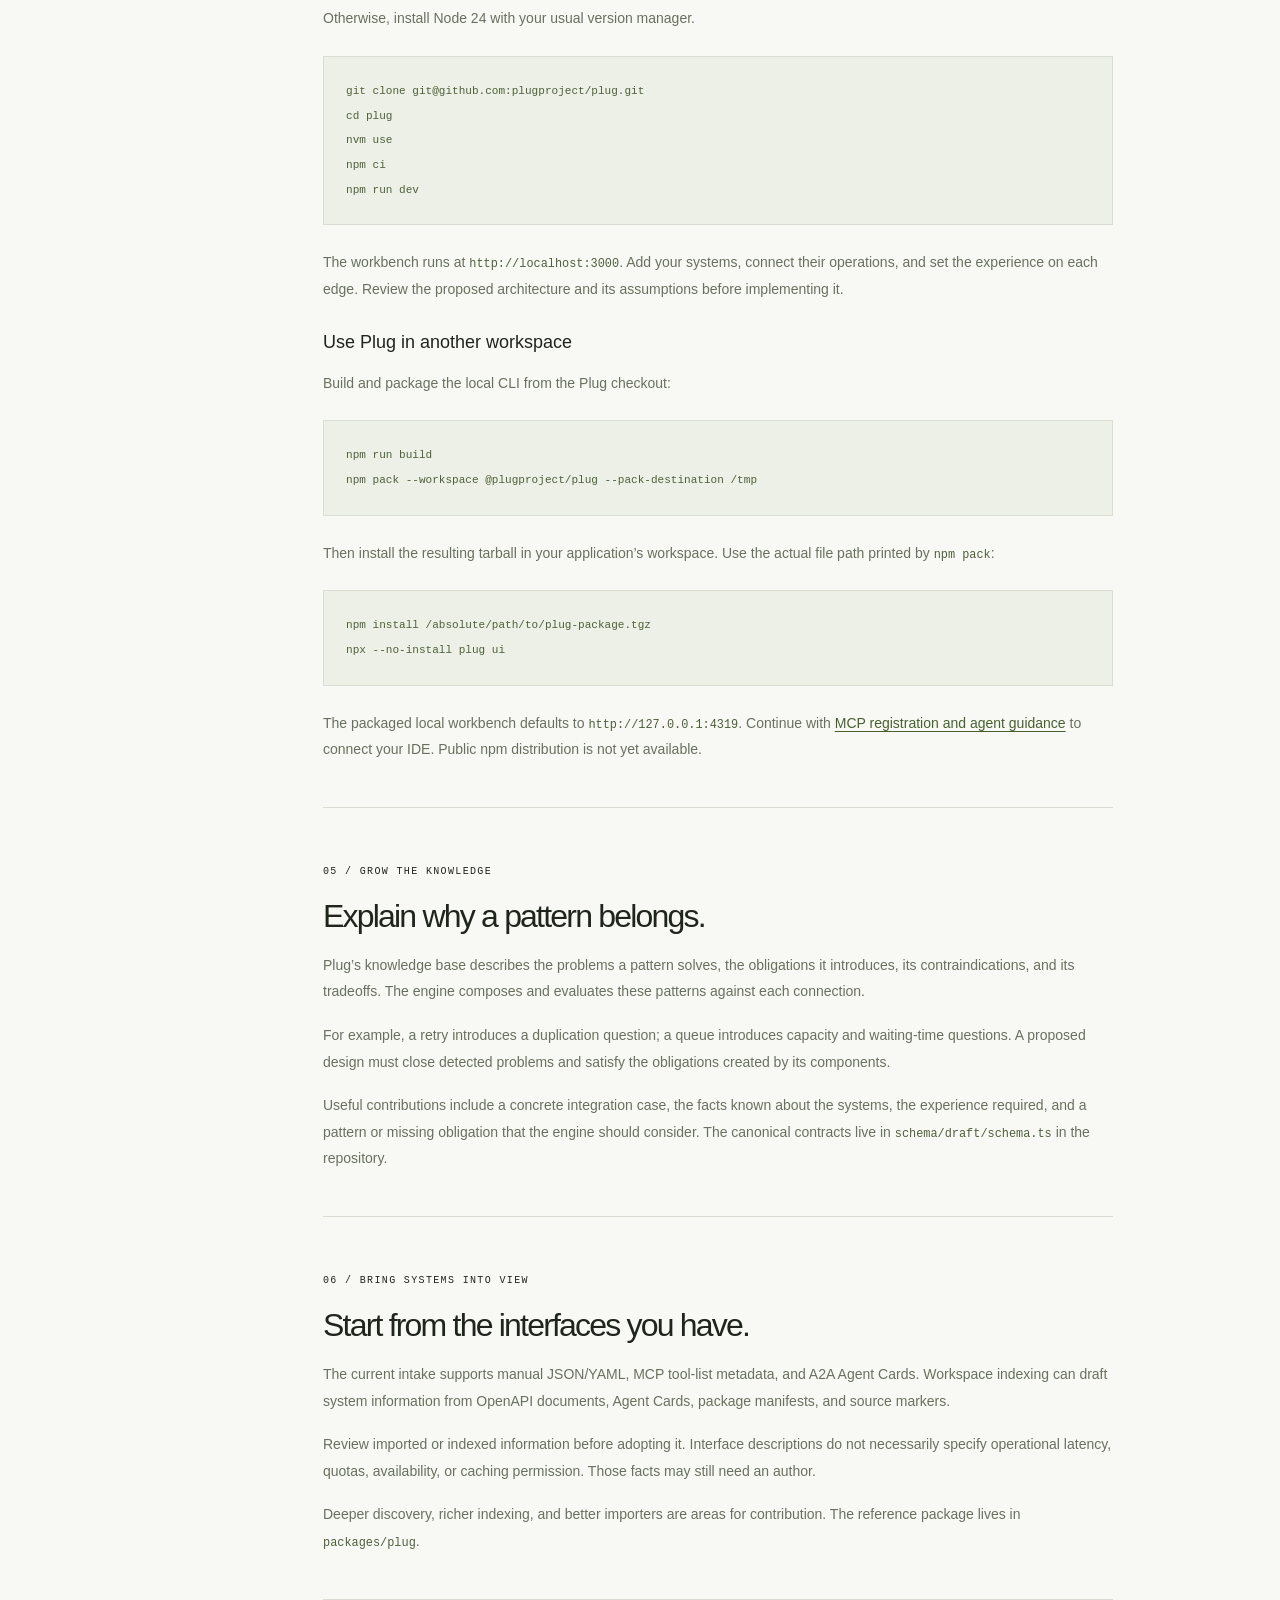
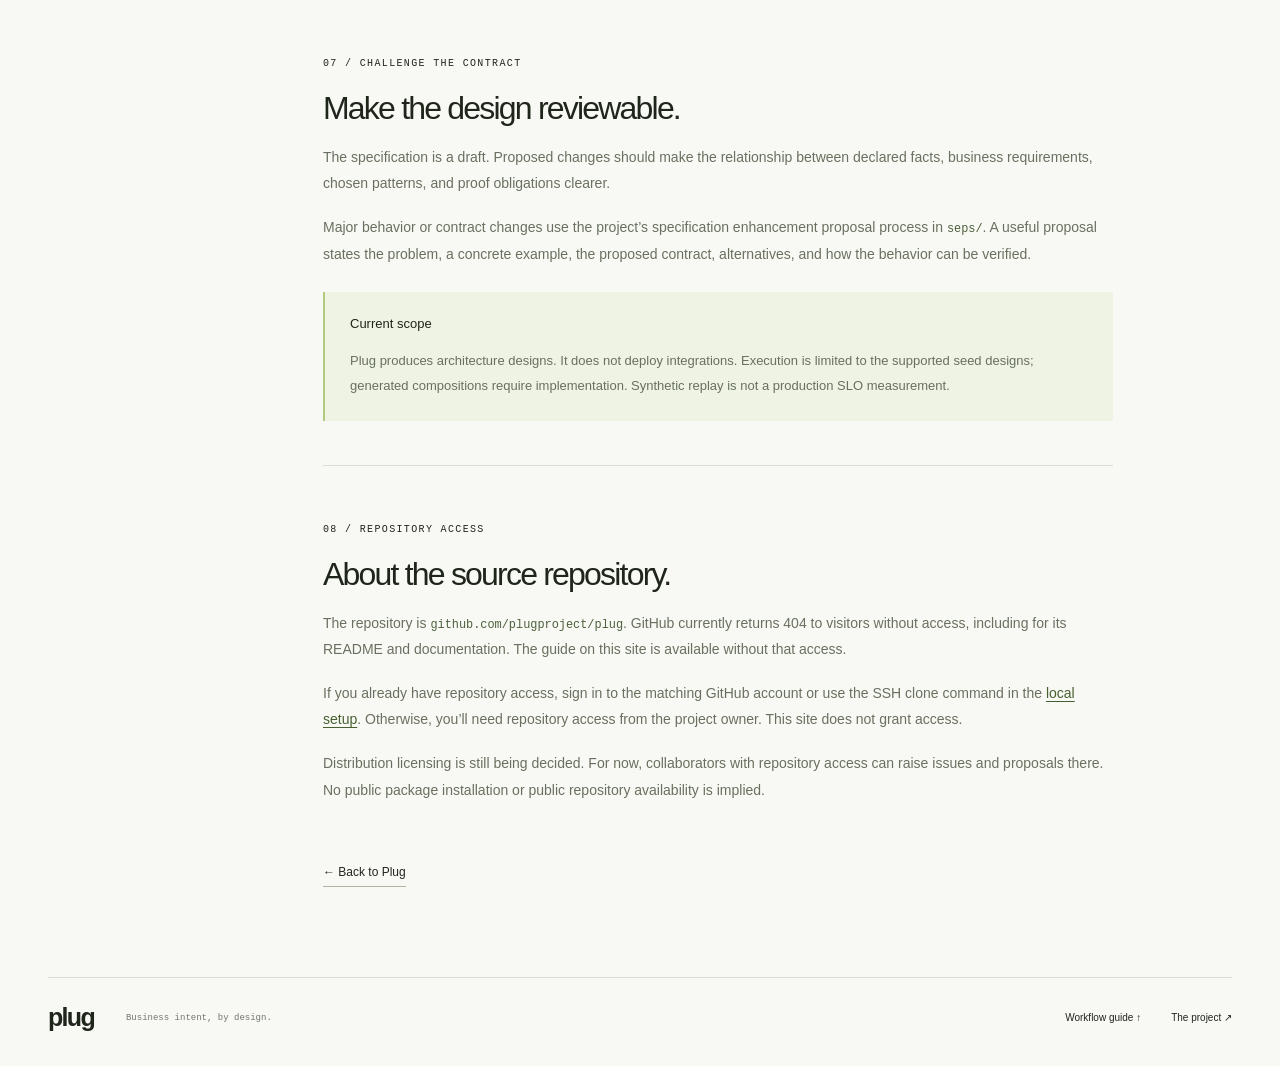
==== commit 8634fc8c: "Focus site messaging on business requirements to system design" ====
--- a/guide.html
+++ b/guide.html
@@ -6,9 +6,27 @@
     <meta name="theme-color" content="#f8f9f5" />
     <meta
       name="description"
-      content="A guide to Plug workflow graphs, business requirements on connections, and MCP integration with your coding agent."
-    />
-    <title>Workflow guide — Plug</title>
+      content="Learn how to turn business requirements into system design with ease using Plug: define workflow needs, review the derived design, and connect your coding agent."
+    />
+    <meta
+      property="og:title"
+      content="Plug guide — Business requirements to system design, made easy"
+    />
+    <meta
+      property="og:description"
+      content="Learn how to turn business requirements into system design with ease using Plug: define workflow needs, review the derived design, and connect your coding agent."
+    />
+    <meta property="og:type" content="website" />
+    <meta name="twitter:card" content="summary" />
+    <meta
+      name="twitter:title"
+      content="Plug guide — Business requirements to system design, made easy"
+    />
+    <meta
+      name="twitter:description"
+      content="Learn how to turn business requirements into system design with ease using Plug: define workflow needs, review the derived design, and connect your coding agent."
+    />
+    <title>Plug guide — Business requirements to system design, made easy</title>
     <link rel="icon" href="assets/favicon.svg" type="image/svg+xml" />
     <link rel="stylesheet" href="styles.css" />
   </head>
@@ -42,7 +60,7 @@
       <article class="guide-content">
         <div class="guide-heading">
           <span class="eyebrow">PLUG / A SHARED SYSTEM DESIGN</span>
-          <h1>From business intent<br />to implementation.</h1>
+          <h1>From business requirements<br />to system design.</h1>
           <p>
             People define what the business needs. Plug represents those needs
             in a workflow graph, derives the integration architecture, and makes
